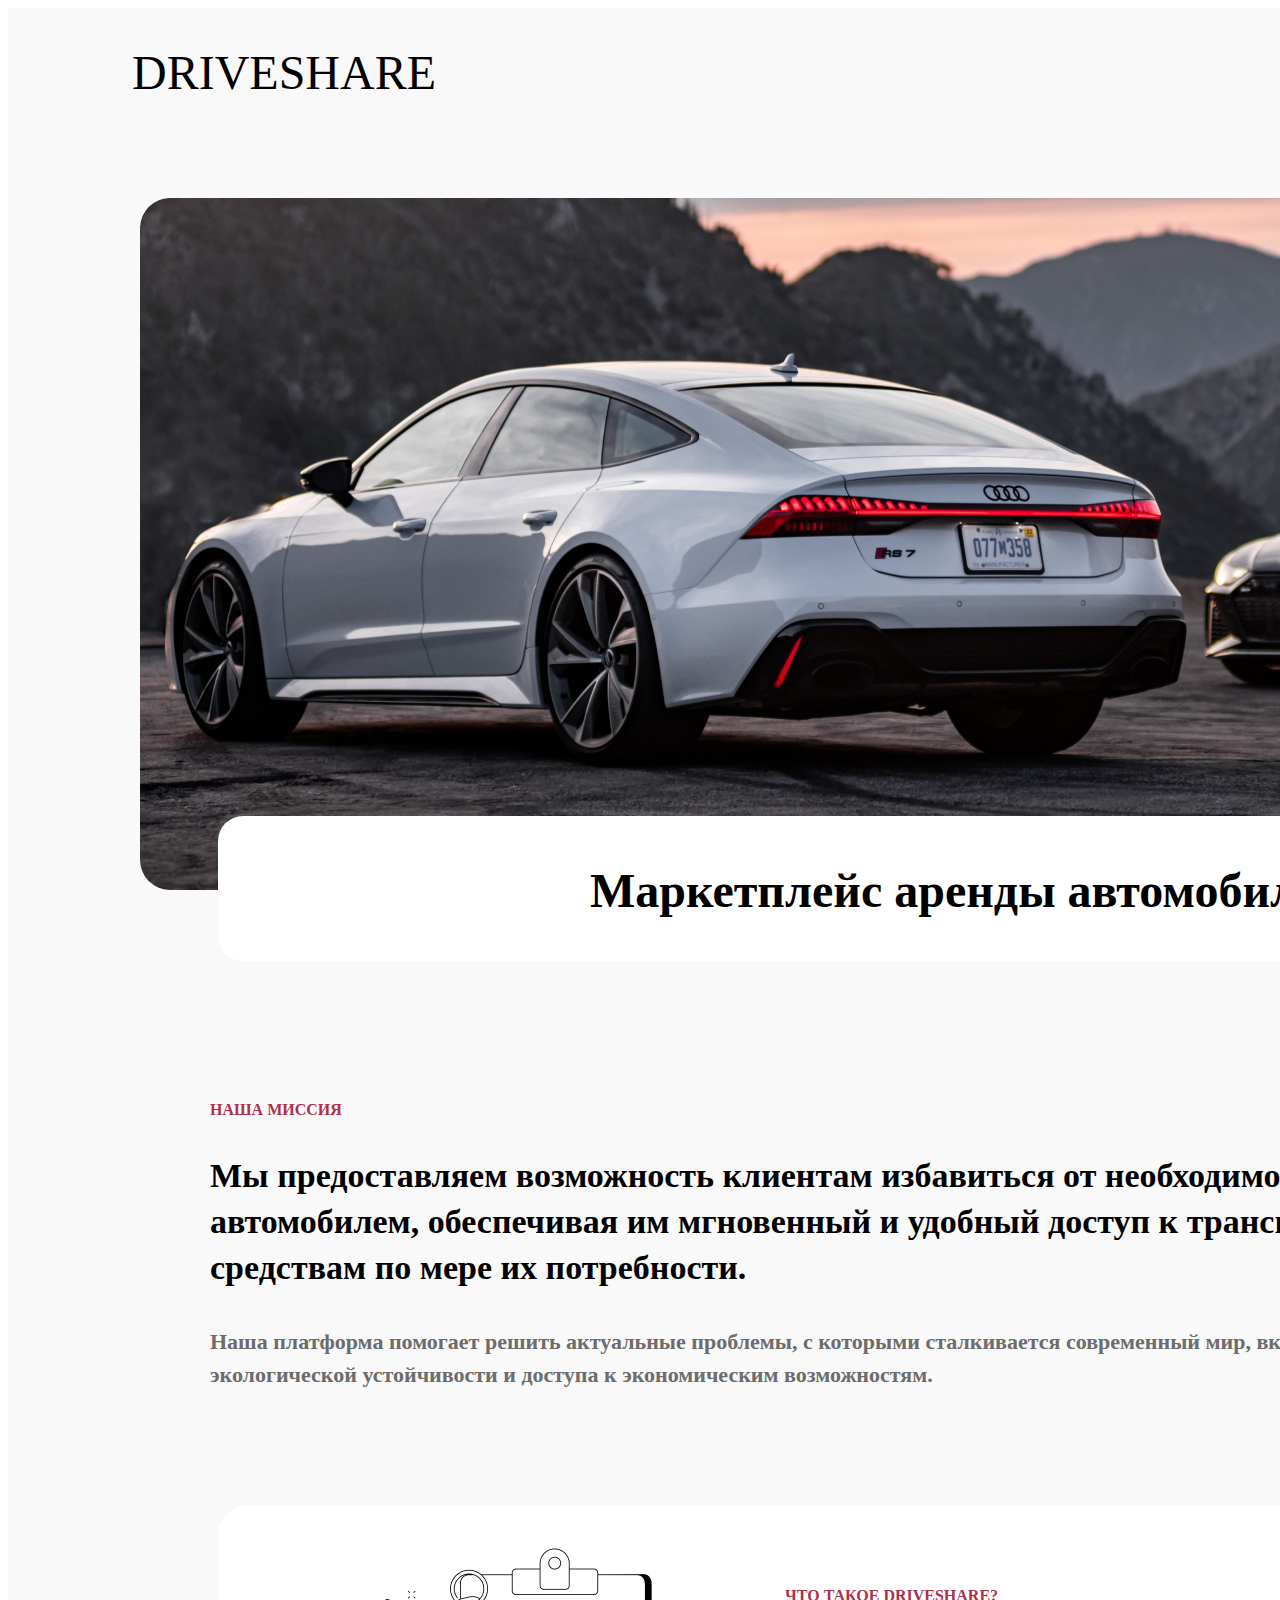
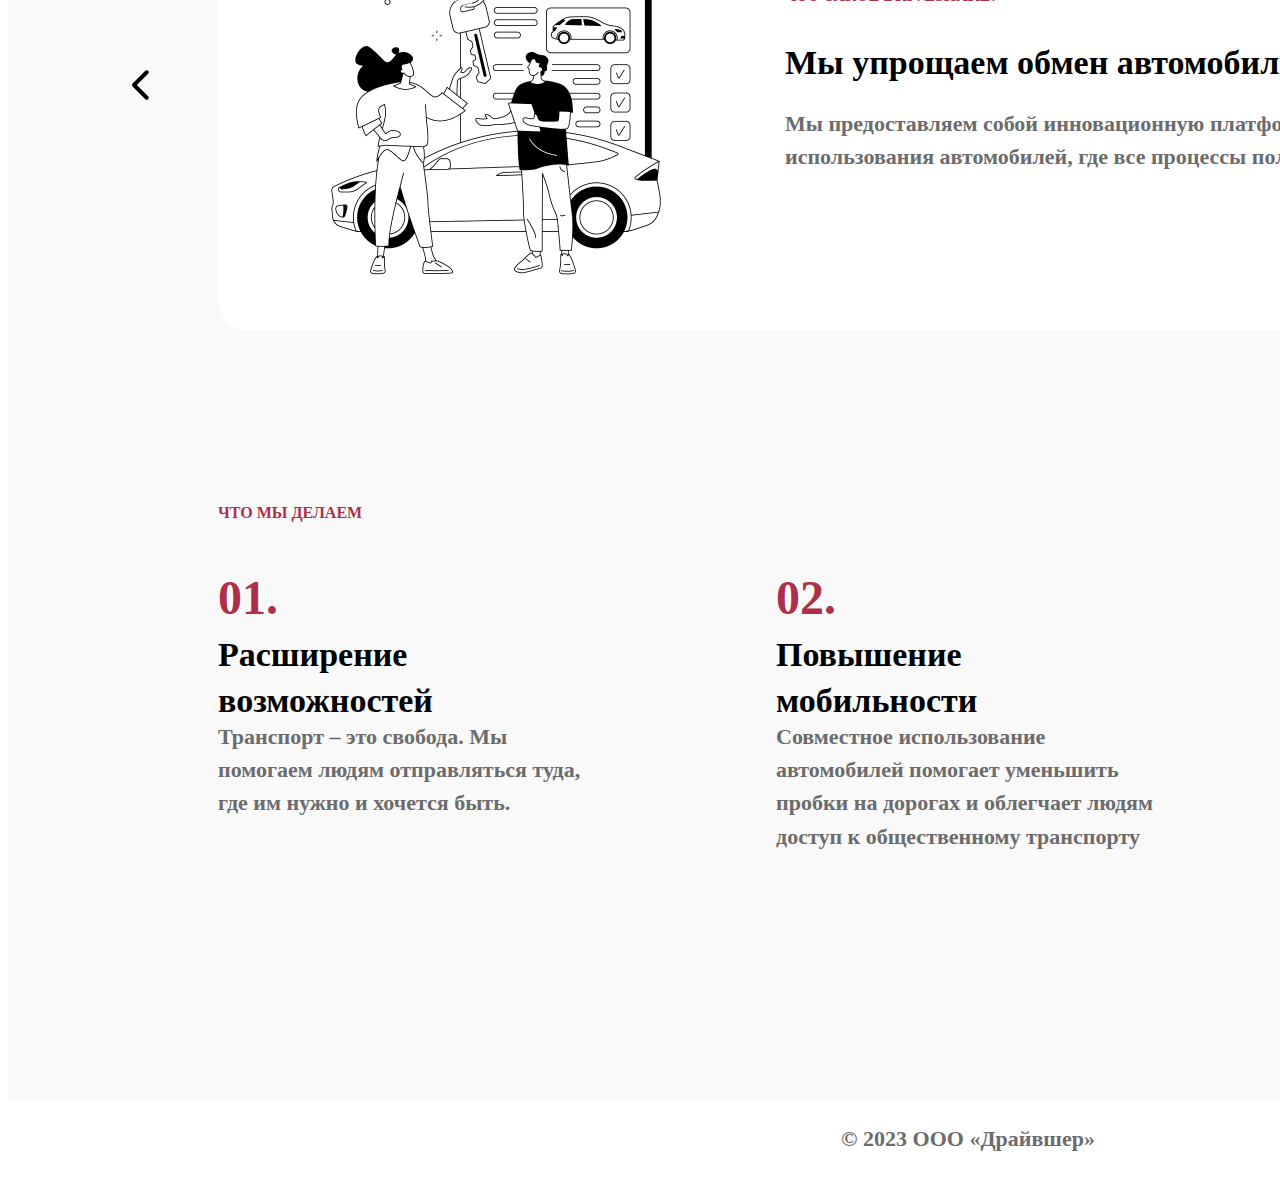
==== about.html @ 8b34e227 "first commit of almost final project" ====
<!DOCTYPE html>
<html lang="ru">
    <head>
        <meta charset="utf-8">
        <title>О нас - Driveshare</title>
        <link rel="stylesheet" href="src/styles/about.css">
        <link rel="icon" type="image/x-icon" href="images/favicon.ico">
    </head>
    <body>
        <div class="container">
            <div class="header">
                <p class="headerText">DRIVESHARE</p>
                <ul class="dropdown-menu">
                    <a href="#header"><li>Header</li></a>
                    <li class="dropdownL2Link">Body
                        <ul class="dropdownL2">
                        <a href="#imageContainer"><li>Images</li></a>
                        <a href="#missionTextbox"><li>Text</li></a>
                        <a href="#animatedRectangles"><li>Slider</li></a>
                        <a href="#columns"><li>Columns</li></a>
                        </ul>
                    </li>
                    <a href="#footer"><li>Footer</li></a>
                </ul>
            </div>
            <div id="imageContainer">
                <img class="mainImage" src="images/josh-berquist-_4sWbzH5fp8-unsplash 1.png">
                <div class="imageRect">
                    Маркетплейс аренды автомобилей
                </div>
            </div>

            <div id="missionTextbox">
                <p class="ourMission">НАША МИССИЯ</p>
                <p class="mission">Мы предоставляем возможность клиентам избавиться от необходимости владеть автомобилем, обеспечивая им мгновенный и удобный доступ к транспортным средствам по мере их потребности.</p>
                <p class="grayText">Наша платформа помогает решить актуальные проблемы, с которыми сталкивается современный мир, включая проблемы экологической устойчивости и доступа к экономическим возможностям.</p>
            </div>    
            <div id="animatedRectangles">
                <div class="animatedRect1 slide">
                    <img class="imgAnimatedRect1" src="images/bwink_tsp_01_single_09 1.png">
                    <p class="text1">что такое Driveshare?</p>
                    <p class="text2">Мы упрощаем обмен автомобилями</p>
                    <p class="text3">Мы предоставляем собой инновационную платформу для коллективного использования автомобилей, где все процессы полностью цифровизованы.</p>
                </div> 
                <div class="animatedRect2 slide">
                    <img class="imgAnimatedRect2" src="images/bwink_edu_01_single_02 1.png">
                    <p class="text1">преимущество</p>
                    <p class="text2">Полностью цифровой каршеринг</p>
                    <p class="text3">Наш маркетплейс открывает для водителей по-настоящему бесконтактный опыт — без необходимости стоять в очереди у стойки проката автомобилей, вручную заполнять документы или встречаться с кем-либо для получения ключей.</p>
                </div>

                <div class="animatedRect3 slide">
                    <img class="imgAnimatedRect3" src="images/bwink_ppl_03_single_02 2.png">
                    <p class="text1">выгода для всех</p>
                    <p class="text2">P2P-маркетплейс</p>
                    <p class="text3">Владельцы размещают свои автомобили на DriveShare и зарабатывают дополнительные деньги, когда гости бронируют свои автомобили для поездок. Такой двусторонний рынок выгоден для всех сторон и обеспечивает доступ к транспорту.</p>
                </div>              
            </div>

            <div>
                <img id="arrowLeft" src="images/Arrow 2.svg">
                <img id="arrowRight" src="images/Arrow 1.svg">
            </div>

            <div id="columns">
                <p class="whatAreWeDoing">что мы делаем</p>
                <p class="d01">01.</p>
                <p class="d02">02.</p>
                <p class="d03">03.</p>
                <p class="text101">Расширение возможностей</p>
                <p class="text201">Транспорт – это свобода. Мы помогаем людям отправляться туда, где им нужно и хочется быть.</p>
                <p class="text102">Повышение мобильности</p>
                <p class="text202">Совместное использование автомобилей помогает уменьшить пробки на дорогах и облегчает людям доступ к общественному транспорту</p>
                <p class="text103">Защита окружающей среды</p>
                <p class="text203">Мы работаем над созданием мира с меньшим загрязнением окружающей среды, меньшим количеством неиспользуемых автомобилей и более устойчивыми энергетическими технологиями</p>
            </div>

            <div id="footer">
                <p class="footerText">© 2023 ООО «Драйвшер»</p>
            </div>

        </div>  
        <script src="src/scripts/about.js"></script>  
    </body>
</html>
---- src/styles/about.css ----
@import url("https://fonts.cdnfonts.com/css/nats");
@import url("https://fonts.cdnfonts.com/css/montserrat");
html {
  scroll-behavior: smooth;
}

a {
  text-decoration: none;
}
.container {
  background: #f9f9f9;
  display: flex;
  flex-wrap: wrap;
  width: 1920px;
  height: 2692px;
  flex-shrink: 0;
}
.header {
  position: absolute;
  height: 100px;
  width: 233px;
  top: 47px;
  left: 132px;
  cursor: pointer;
}
.headerText {
  position: relative;
  top: -50px;
  display: flex;
  color: #000;
  font-family: NATS;
  font-size: 48px;
  font-style: normal;
  font-weight: 400;
  line-height: normal;
  text-transform: uppercase;
}
.dropdown-menu {
  width: 233px;
  border-radius: 15px;
  display: none;
  position: absolute;
  top: 70px;
  background-color: #fff;
  box-shadow: 0px 8px 16px 0px rgba(0,0,0,0.2);
  z-index: 100;
  text-decoration: none;
}
.header:hover .dropdown-menu {
  display: block;
}

.dropdown-menu li {
  font-family: NATS;
  font-size: 28px;
  font-style: normal;
  font-weight: 400;
  line-height: normal;
  text-transform: uppercase;
  display: block;
  padding: 10px;
  text-decoration: none;
}

.dropdown-menu a {
  color: #333;
  text-decoration: none;
}

.dropdown-menu li:hover {
  border-top-right-radius: 15px;
  border-bottom-right-radius: 15px;
  background-color: #f2f2f2;
}

.dropdownL2 {
  width: 233px;
  border-radius: 15px;
  display: none;
  position: absolute;
  top: 70px;
  left: 200px;
  background-color: #fff;
  box-shadow: 0px 8px 16px 0px rgba(0,0,0,0.2);
  z-index: 100;
  text-decoration: none;
}

.dropdownL2Link:hover  .dropdownL2{
    display: block;
}

#imageContainer {
  position: absolute;
  top: 198px;
  width: 1920px;
  height: 766px;
  z-index: 1;
}
.mainImage {
  position: relative;
  margin-left: 132px;
  display: flex;
  width: 1656px;
  height: 692px;
  flex-shrink: 0;
  border-radius: 30px;
  z-index: 10;
  background: url(josh-berquist-_4sWbzH5fp8-unsplash\ 1.png),
    lightgray -22.142px -283.349px / 103.3% 165.024% no-repeat;
}

.imageRect {
  position: relative;
  margin-top: -74px;
  margin-left: 210px;
  width: 1500px;
  height: 145px;
  flex-shrink: 0;
  fill: #fff;
  border-radius: 25px;
  background-color: #fff;
  z-index: 100;
  text-align: center;
  vertical-align: bottom;
  font-family: Montserrat;
  font-size: 48px;
  font-style: normal;
  font-weight: 700;
  line-height: 150px;
}

#missionTextbox {
  position: absolute;
  top: 1085px;
  left: 210px;
  width: 1362px;
  height: 300px;
}

.ourMission {
  color: #ad304b;
  font-family: Montserrat;
  font-size: 16px;
  font-style: normal;
  font-weight: 700;
  line-height: normal;
  text-transform: uppercase;
}

.mission {
  color: #000;
  font-family: Montserrat;
  font-size: 34px;
  font-style: normal;
  font-weight: 600;
  line-height: 135.4%; /* 46.036px */
}

.grayText {
  color: #6c6c6c;
  font-family: Montserrat;
  font-size: 22px;
  font-style: normal;
  font-weight: 600;
  line-height: 151.9%; /* 33.418px */
}

#animatedRectangles {
  overflow: hidden;
  position: absolute;
  top: 1505px;
  width: 1920px;
  height: 425px;
}

#arrowLeft {
  position: absolute;
  top: 1670px;
  left: 132px;
  cursor: pointer;
}

#arrowRight {
  position: absolute;
  top: 1670px;
  left: 1786px;
  cursor: pointer;
}

.slide.active {
  display: block;
}

.slide {
  display: none;
}

.animatedRect1 {
  position: relative;
  left: 210px;
  width: 1500px;
  height: 425px;
  flex-shrink: 0;
  border-radius: 30px;
  background-color: #fff;
  z-index: 10;
}
.imgAnimatedRect1 {
  position: relative;
  left: 55px;
  top: 40px;
  bottom: 39px;
  z-index: 100;
}

.animatedRect2 {
  position: relative;
  left: 210px;
  width: 1500px;
  height: 425px;
  flex-shrink: 0;
  border-radius: 30px;
  background-color: #fff;
  z-index: 10;
}
.imgAnimatedRect2 {
  position: relative;
  left: 55px;
  top: 40px;
  bottom: 39px;
  z-index: 100;
}

.animatedRect3 {
  display: none;
  position: relative;
  left: 210px;
  width: 1500px;
  height: 425px;
  flex-shrink: 0;
  border-radius: 30px;
  background-color: #fff;
  z-index: 10;
}
.imgAnimatedRect3 {
  position: relative;
  left: 55px;
  top: 40px;
  bottom: 39px;
  z-index: 100;
}

.text1 {
  position: absolute;
  top: 66px;
  left: 567px;
  width: 260px;
  height: 20px;
  color: #ad304b;
  font-family: Montserrat;
  font-size: 16px;
  font-style: normal;
  font-weight: 700;
  line-height: normal;
  text-transform: uppercase;
}

.text2 {
  position: absolute;
  top: 101px;
  left: 567px;
  width: 779px;
  height: 46px;
  color: #000;
  font-family: Montserrat;
  font-size: 34px;
  font-style: normal;
  font-weight: 600;
  line-height: 135.4%; /* 46.036px */
}

.text3 {
  position: absolute;
  top: 180px;
  left: 567px;
  height: 99px;
  width: 846px;
  color: #6c6c6c;
  font-family: Montserrat;
  font-size: 22px;
  font-style: normal;
  font-weight: 600;
  line-height: 151.9%; /* 33.418px */
}

#columns {
  position: absolute;
  top: 2088px;
  width: 1920px;
  height: 600px;
}

.whatAreWeDoing {
  position: absolute;
  top: 0px;
  left: 210px;
  color: #ad304b;
  font-family: Montserrat;
  font-size: 16px;
  font-style: normal;
  font-weight: 700;
  line-height: normal;
  text-transform: uppercase;
}

.d01 {
  position: absolute;
  top: 30px;
  left: 210px;
  width: 74px;
  height: 65px;
  color: #ad304b;
  font-family: Montserrat;
  font-size: 48px;
  font-style: normal;
  font-weight: 600;
  line-height: 135.4%; /* 64.992px */
}

.d02 {
  position: absolute;
  top: 30px;
  left: 768px;
  width: 74px;
  height: 65px;
  color: #ad304b;
  font-family: Montserrat;
  font-size: 48px;
  font-style: normal;
  font-weight: 600;
  line-height: 135.4%; /* 64.992px */
}

.d03 {
  position: absolute;
  top: 30px;
  left: 1326px;
  width: 74px;
  height: 65px;
  color: #ad304b;
  font-family: Montserrat;
  font-size: 48px;
  font-style: normal;
  font-weight: 600;
  line-height: 135.4%; /* 64.992px */
}

.text101 {
  position: absolute;
  left: 210px;
  top: 110px;
  width: 319px;
  height: 92px;
  color: #000;
  font-family: Montserrat;
  font-size: 34px;
  font-style: normal;
  font-weight: 600;
  line-height: 135.4%; /* 46.036px */
}

.text102 {
  position: absolute;
  left: 768px;
  top: 110px;
  width: 321px;
  height: 92px;
  color: #000;
  font-family: Montserrat;
  font-size: 34px;
  font-style: normal;
  font-weight: 600;
  line-height: 135.4%; /* 46.036px */
}

.text103 {
  position: absolute;
  left: 1326px;
  top: 110px;
  width: 396px;
  height: 92px;
  color: #000;
  font-family: Montserrat;
  font-size: 34px;
  font-style: normal;
  font-weight: 600;
  line-height: 135.4%; /* 46.036px */
}

.text201 {
  position: absolute;
  left: 210px;
  top: 210px;
  width: 384px;
  height: 132px;
  color: #6c6c6c;
  font-family: Montserrat;
  font-size: 22px;
  font-style: normal;
  font-weight: 600;
  line-height: 151.9%; /* 33.418px */
}

.text202 {
  position: absolute;
  left: 768px;
  top: 210px;
  width: 384px;
  height: 165px;
  color: #6c6c6c;
  font-family: Montserrat;
  font-size: 22px;
  font-style: normal;
  font-weight: 600;
  line-height: 151.9%; /* 33.418px */
}

.text203 {
  position: absolute;
  left: 1326px;
  top: 210px;
  width: 384px;
  height: 231px;
  color: #6c6c6c;
  font-family: Montserrat;
  font-size: 22px;
  font-style: normal;
  font-weight: 600;
  line-height: 151.9%; /* 33.418px */
}

#footer {
  position: absolute;
  top: 2700px;
  width: 1920px;
  height: 102px;
  background-color: #fff;
}

.footerText {
  color: #6c6c6c;
  text-align: center;
  font-family: Montserrat;
  font-size: 22px;
  font-style: normal;
  font-weight: 600;
  line-height: 151.9%; /* 33.418px */
}
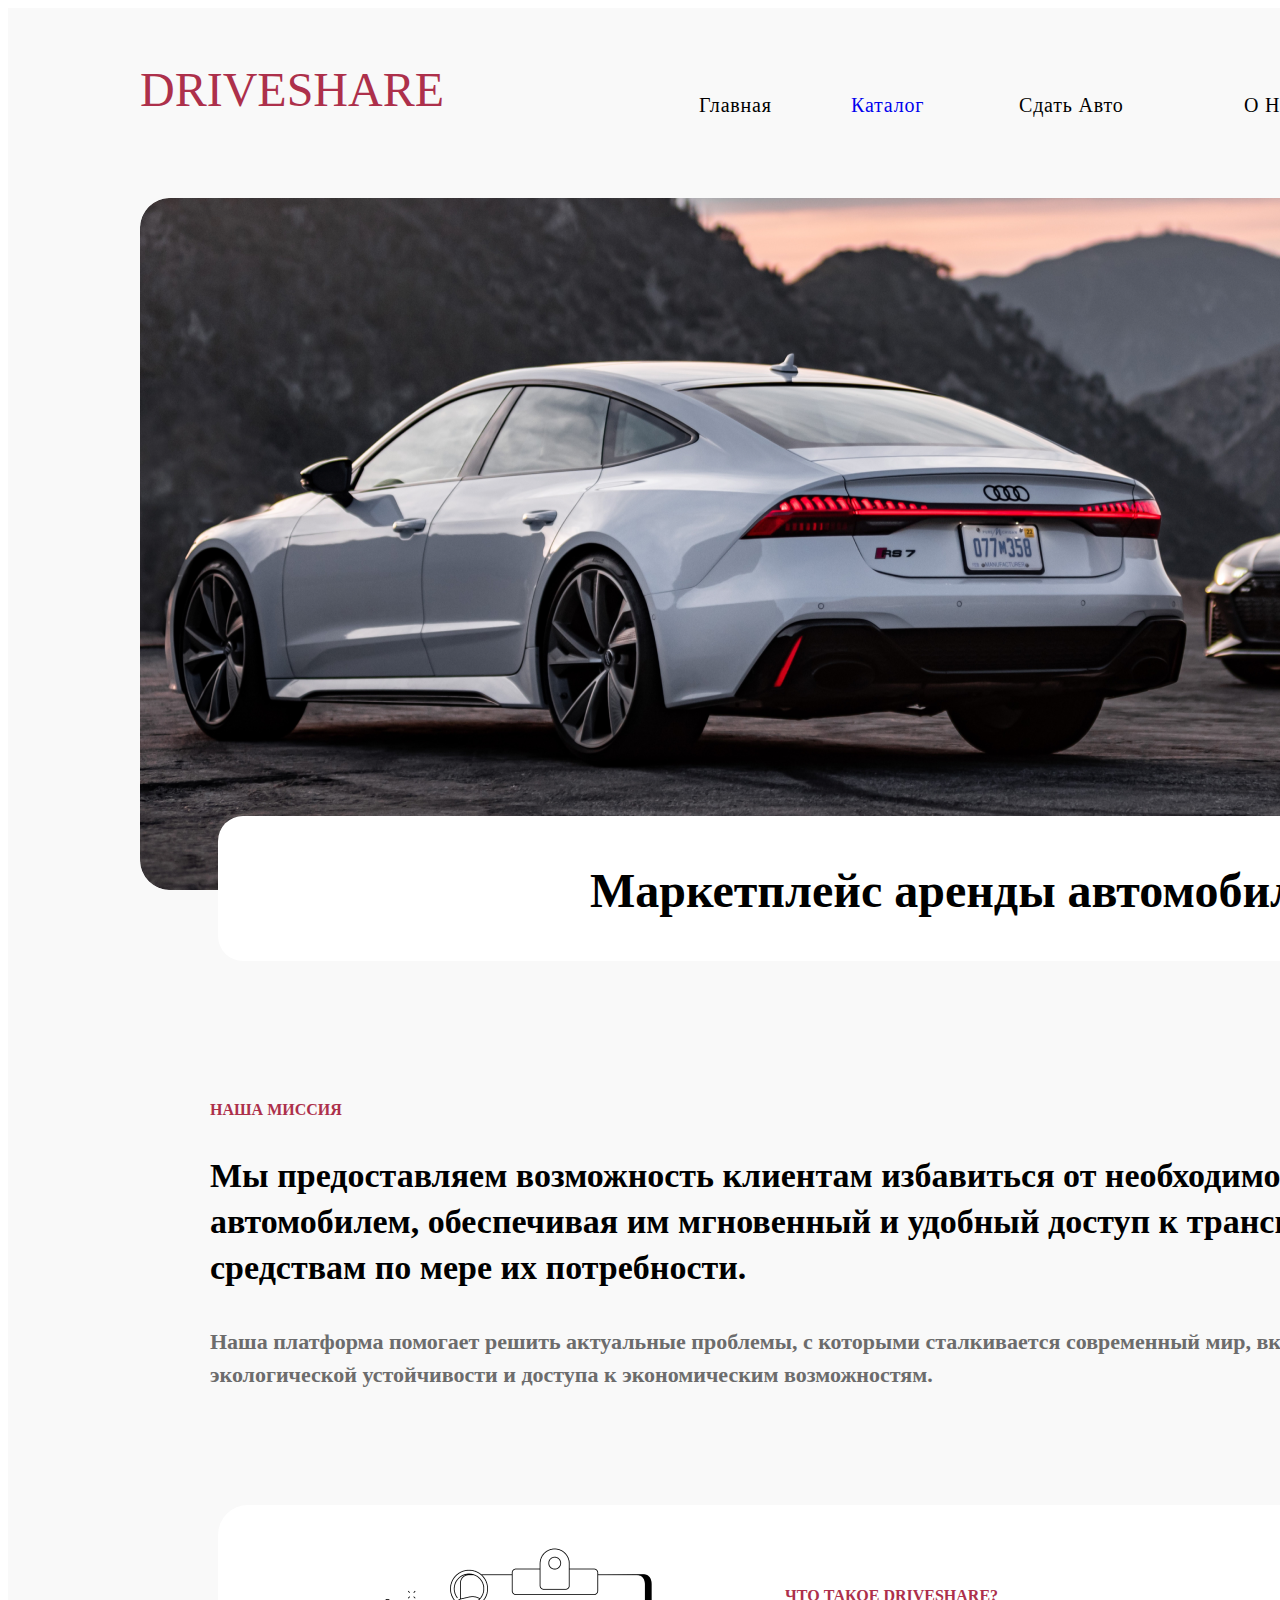
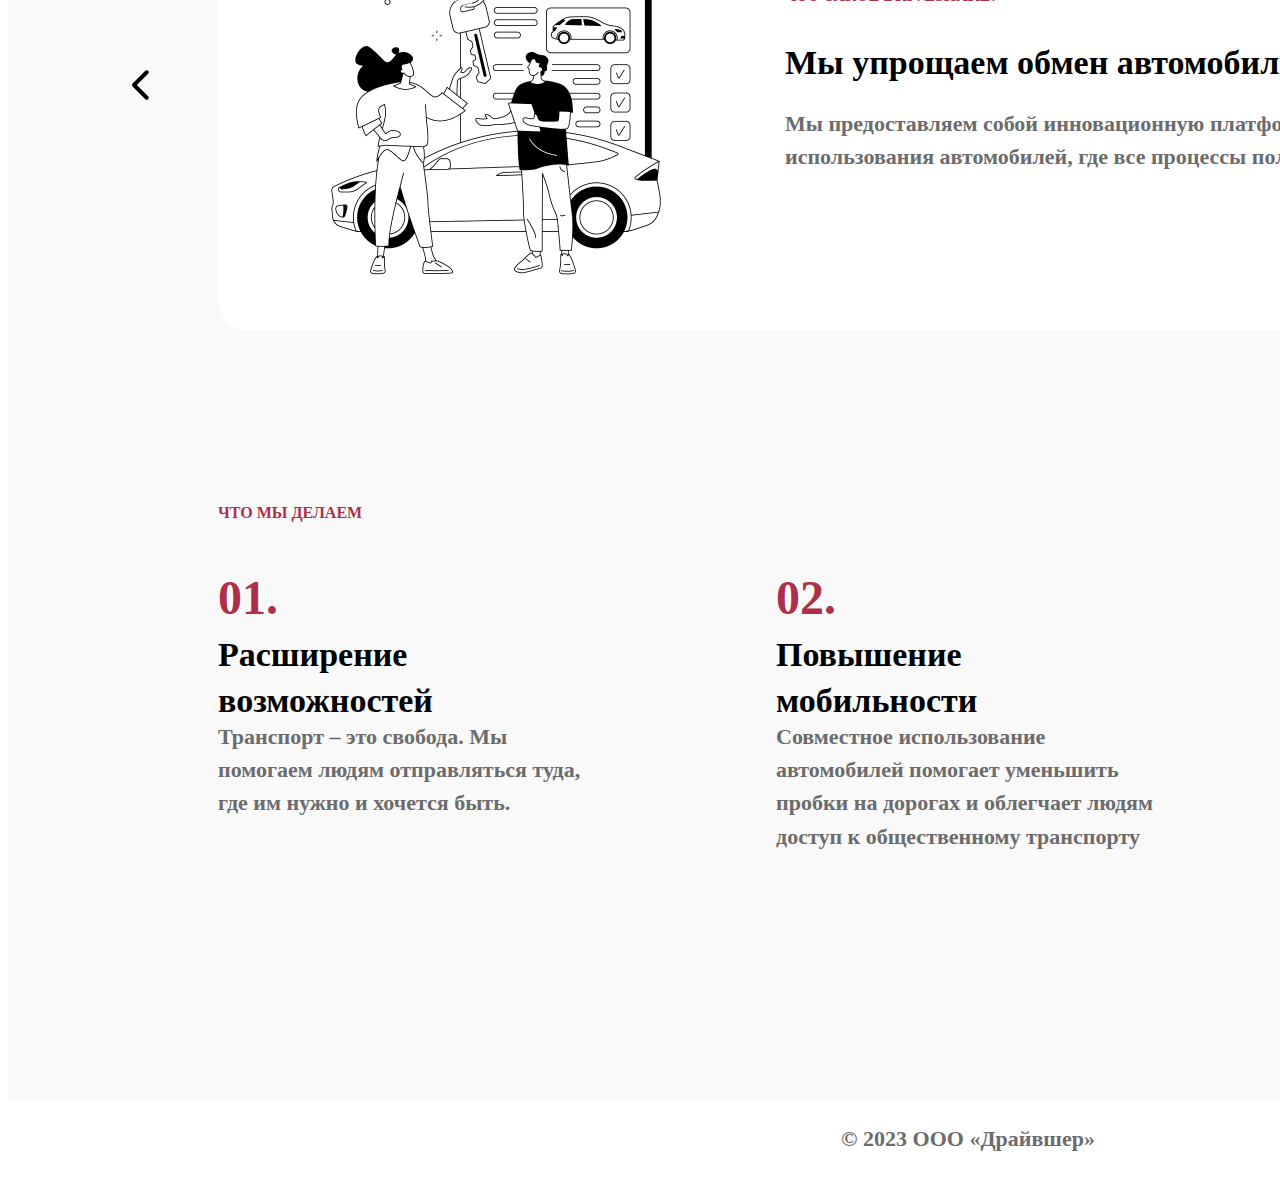
==== commit cc4fb520: "added links" ====
--- a/about.html
+++ b/about.html
@@ -8,21 +8,59 @@
     </head>
     <body>
         <div class="container">
-            <div class="header">
-                <p class="headerText">DRIVESHARE</p>
-                <ul class="dropdown-menu">
-                    <a href="#header"><li>Header</li></a>
-                    <li class="dropdownL2Link">Body
-                        <ul class="dropdownL2">
-                        <a href="#imageContainer"><li>Images</li></a>
-                        <a href="#missionTextbox"><li>Text</li></a>
-                        <a href="#animatedRectangles"><li>Slider</li></a>
-                        <a href="#columns"><li>Columns</li></a>
-                        </ul>
+            <div id="header">
+                <a href="main.html"><div id="headerText">DRIVESHARE</div></a>
+                <div id="navbar">
+                  <ul class="navbarItems">
+                    <a href="main.html"><li id="navbarItem1">Главная</li></a>
+                    <li id="navbarItem2">
+                      <a href="catalog.html"><p id="item2">Каталог</p></a>
+                      <ul id="dropdownMenu">
+                        <a href="catalog.html"
+                          ><li class="dropdownText ec">Эконом</li></a
+                        >
+                        <a href="catalog.html"
+                          ><li class="dropdownText comf">
+                            Комфорт
+                            <ul id="level2">
+                              <a href="catalog.html"
+                                ><li class="dropdownText">Suzuki</li></a
+                              >
+                              <a href="catalog.html"
+                                ><li class="dropdownText">Toyota</li></a
+                              >
+                              <a href="catalog.html"
+                                ><li class="dropdownText">Volvo</li></a
+                              >
+                              <a href="catalog.html"
+                                ><li class="dropdownText">Москвич</li></a
+                              >
+                              <a href="catalog.html"
+                                ><li class="dropdownText">Nissan</li></a
+                              >
+                              <a href="catalog.html"
+                                ><li class="dropdownText">Opel</li></a
+                              >
+                            </ul>
+                          </li></a
+                        >
+                        <a href="catalog.html"><li class="dropdownText">Бизнес</li></a>
+                        <a href="catalog.html"><li class="dropdownText">Premium</li></a>
+                        <a href="catalog.html"
+                          ><li class="dropdownText">Внедорожники</li></a
+                        >
+                        <a href="catalog.html"
+                          ><li class="dropdownText">Уникальные</li></a
+                        >
+                      </ul>
                     </li>
-                    <a href="#footer"><li>Footer</li></a>
-                </ul>
-            </div>
+                    <a href="share.html"><li id="navbarItem3">Сдать авто</li></a>
+                    <a href="about.html"><li id="navbarItem4">О нас</li></a>
+                    <a href="contact.html"><li id="navbarItem5">Контакты</li></a>
+                    <li id="navbarItem6">войти</li>
+                  </ul>
+                </div>
+              </div>
             <div id="imageContainer">
                 <img class="mainImage" src="images/josh-berquist-_4sWbzH5fp8-unsplash 1.png">
                 <div class="imageRect">
--- a/src/styles/about.css
+++ b/src/styles/about.css
@@ -15,79 +15,157 @@
   height: 2692px;
   flex-shrink: 0;
 }
-.header {
-  position: absolute;
-  height: 100px;
+#header {
+  position: relative;
+  top:0px;
+  width: 1920px;
+  height: 163px;
+}
+
+#headerText {
+  position: absolute;
+  left: 132px;
+  top: 31px;
+  display: flex;
   width: 233px;
-  top: 47px;
-  left: 132px;
-  cursor: pointer;
-}
-.headerText {
-  position: relative;
-  top: -50px;
-  display: flex;
-  color: #000;
+  height: 101px;
+  flex-direction: column;
+  justify-content: center;
+  flex-shrink: 0;
+  color: #ad304b;
   font-family: NATS;
   font-size: 48px;
   font-style: normal;
   font-weight: 400;
+  text-transform: uppercase;
+}
+
+#navbar {
+  position: relative;
+  left: 691px;
+  height: 163px;
+  width: 1229px;
+}
+
+.navbarItems li{
+  color: #000;
+  font-family: Montserrat;
+  font-size: 20px;
+  font-style: normal;
+  font-weight: 500;
   line-height: normal;
-  text-transform: uppercase;
-}
-.dropdown-menu {
-  width: 233px;
+  letter-spacing: 0.8px;
+  text-transform: capitalize;
+  text-decoration: none;
+  list-style-type: none;
+}
+
+#navbarItem1 {
+  width: 88px;
+  position: absolute;
+  top: 70px;
+  left: 0px
+}
+
+#navbarItem2 {
+  width: 88px;
+  height: 34px;
+  position: absolute;
+  top: 70px;
+  left: 152px;
+}
+#item2 {
+  position: absolute;
+  top: -20px;
+}
+.dropdownText {
+  color: #000;
+  font-family: Montserrat;
+  font-size: 20px;
+  font-style: normal;
+  font-weight: 400;
+  line-height: normal;
+  letter-spacing: 0.8px;
+  text-transform: capitalize;
+  padding: 12px;
+  padding-left: 0px;
+  text-align: left;
+}
+
+#dropdownMenu {
+  width: 207px;
+  height: 300px;
   border-radius: 15px;
   display: none;
   position: absolute;
-  top: 70px;
+  top: 30px;
   background-color: #fff;
   box-shadow: 0px 8px 16px 0px rgba(0,0,0,0.2);
   z-index: 100;
   text-decoration: none;
-}
-.header:hover .dropdown-menu {
-  display: block;
-}
-
-.dropdown-menu li {
-  font-family: NATS;
-  font-size: 28px;
-  font-style: normal;
-  font-weight: 400;
-  line-height: normal;
-  text-transform: uppercase;
-  display: block;
-  padding: 10px;
-  text-decoration: none;
-}
-
-.dropdown-menu a {
-  color: #333;
-  text-decoration: none;
-}
-
-.dropdown-menu li:hover {
+  text-align: left;
+}
+
+#dropdownMenu li:hover {
   border-top-right-radius: 15px;
   border-bottom-right-radius: 15px;
   background-color: #f2f2f2;
 }
 
-.dropdownL2 {
-  width: 233px;
+#navbarItem2:hover #dropdownMenu {
+  display: block;
+}
+
+#level2{
+  width: 207px;
+  height: 300px;
   border-radius: 15px;
   display: none;
   position: absolute;
-  top: 70px;
-  left: 200px;
+  top: -30px;
+  left: 230px;
   background-color: #fff;
   box-shadow: 0px 8px 16px 0px rgba(0,0,0,0.2);
   z-index: 100;
   text-decoration: none;
-}
-
-.dropdownL2Link:hover  .dropdownL2{
-    display: block;
+  text-align: left;
+}
+
+.dropdownText.comf:hover #level2 {
+  display: block;
+}
+
+
+#navbarItem3 {
+  width: fit-content;
+  position: absolute;
+  top: 70px;
+  left: 320px;
+}
+
+#navbarItem4 {
+  position: absolute;
+  top: 70px;
+  left: 545px;
+}
+
+#navbarItem5 {
+  position: absolute;
+  top: 70px;
+  left: 741px;
+}
+
+#navbarItem6 {
+  position: absolute;
+  top: 55px;
+  left: 952px;
+  border-radius: 13px;
+  border: 1px solid #000;
+  width:104px;
+  height: 48px;
+  text-align: center;
+  vertical-align: middle;
+  line-height: 50px;
 }
 
 #imageContainer {
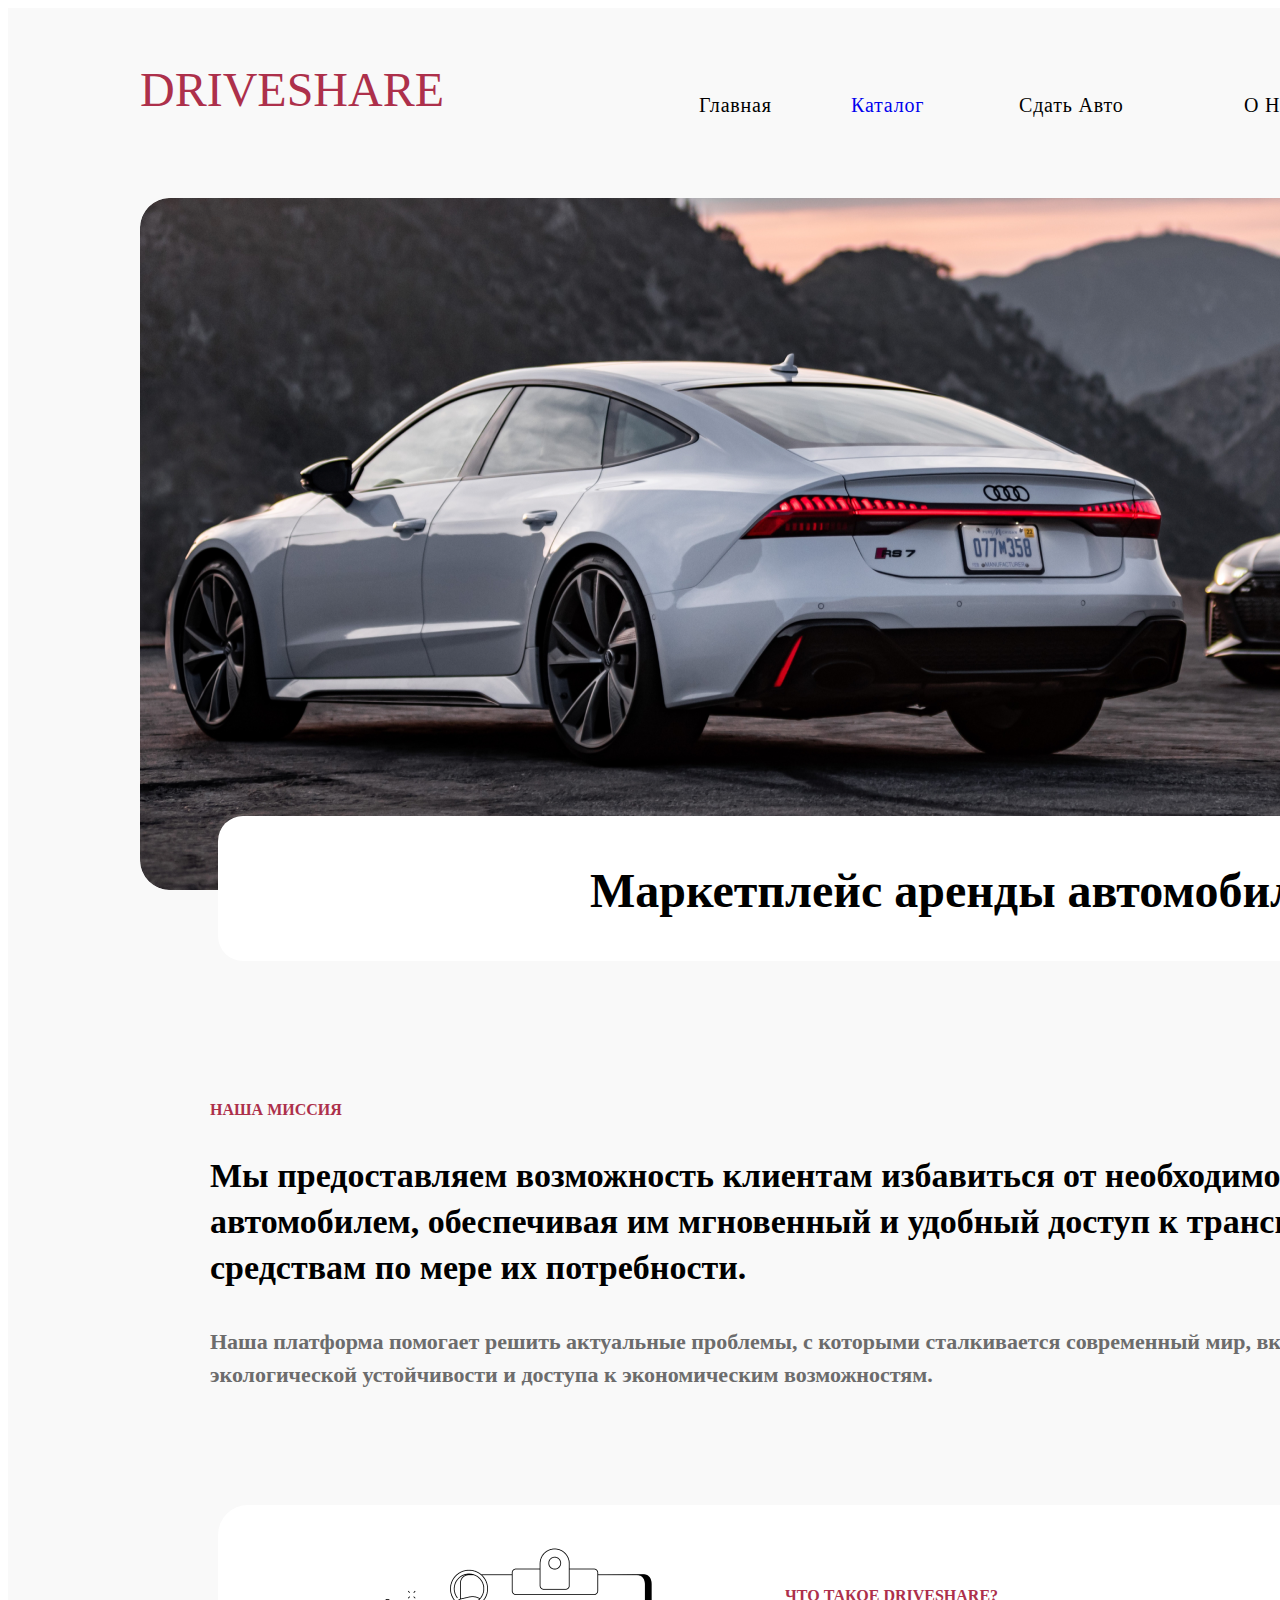
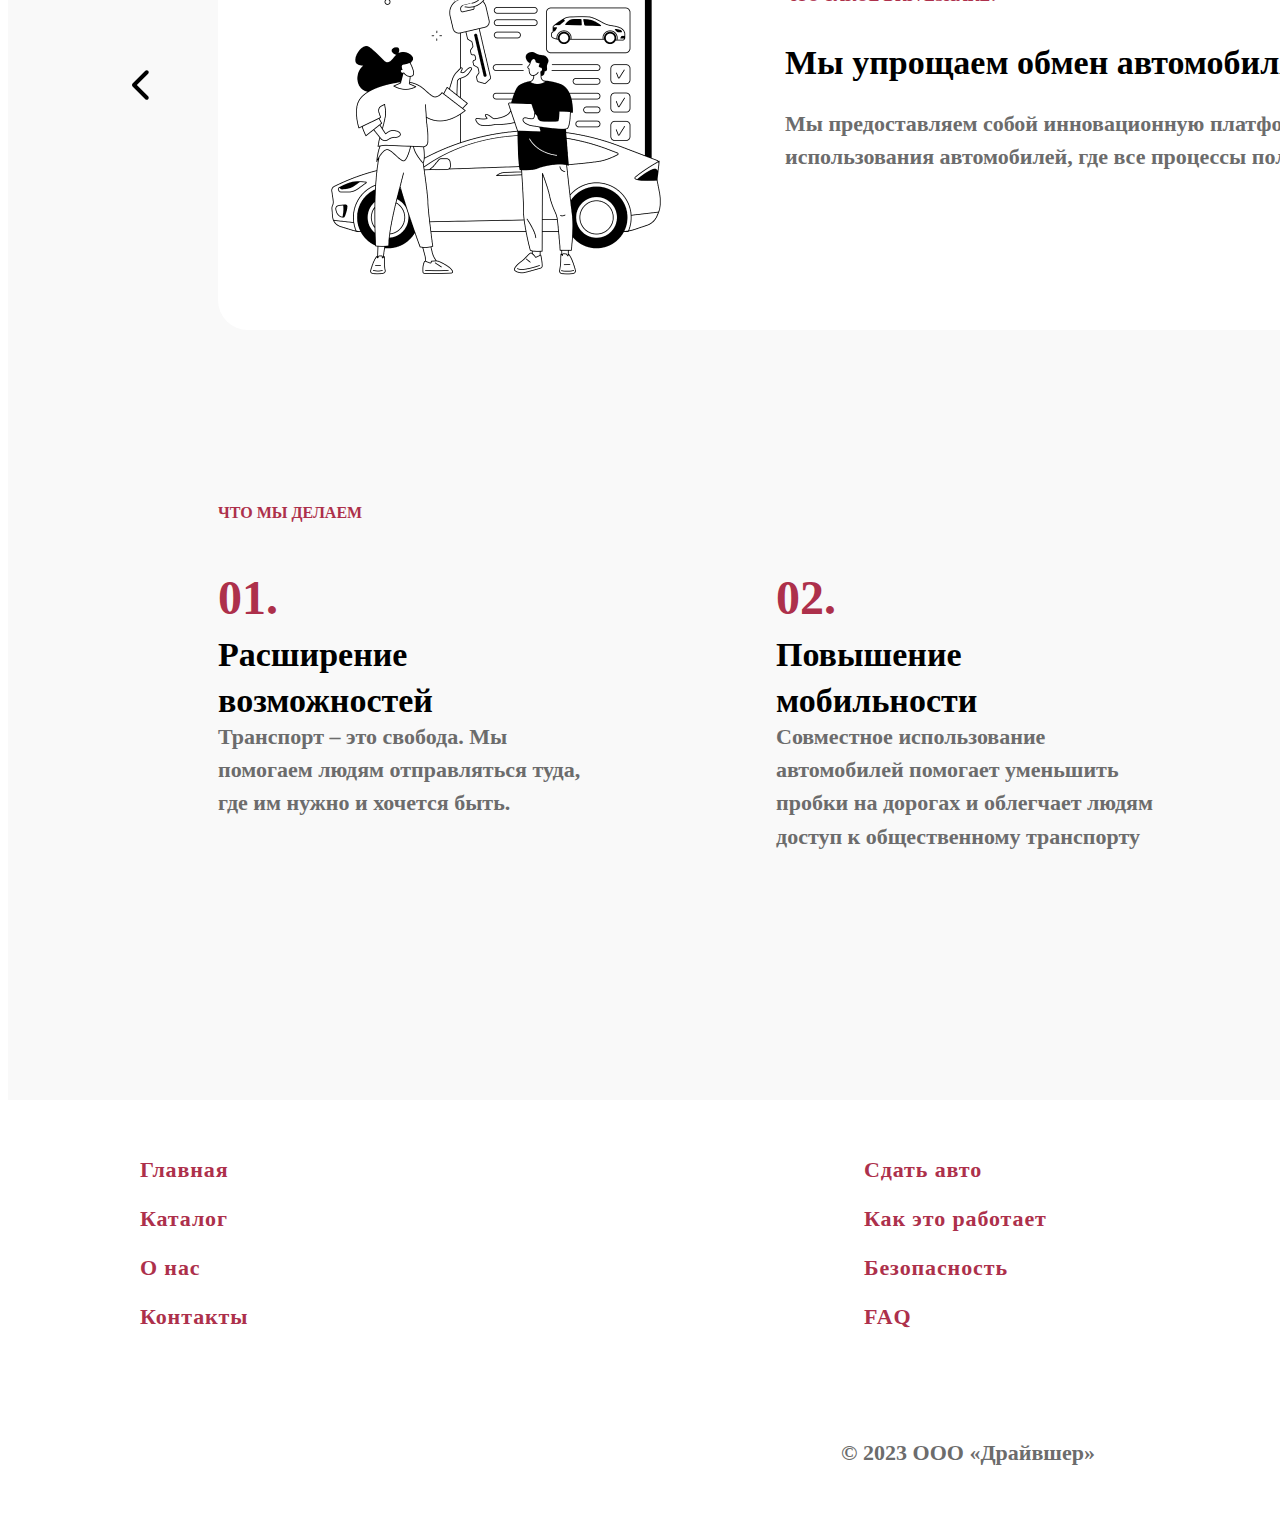
==== commit d04453ab: "footers" ====
--- a/about.html
+++ b/about.html
@@ -9,10 +9,10 @@
     <body>
         <div class="container">
             <div id="header">
-                <a href="main.html"><div id="headerText">DRIVESHARE</div></a>
+                <a href="index.html"><div id="headerText">DRIVESHARE</div></a>
                 <div id="navbar">
                   <ul class="navbarItems">
-                    <a href="main.html"><li id="navbarItem1">Главная</li></a>
+                    <a href="index.html"><li id="navbarItem1">Главная</li></a>
                     <li id="navbarItem2">
                       <a href="catalog.html"><p id="item2">Каталог</p></a>
                       <ul id="dropdownMenu">
@@ -114,8 +114,96 @@
             </div>
 
             <div id="footer">
-                <p class="footerText">© 2023 ООО «Драйвшер»</p>
-            </div>
+                <a href="index.html"
+                  ><div
+                    class="footerText"
+                    style="position: absolute; top: 57px; left: 132px"
+                  >
+                    Главная
+                  </div></a
+                >
+                <a href="catalog.html"
+                  ><div
+                    class="footerText"
+                    style="position: absolute; top: 106px; left: 132px"
+                  >
+                    Каталог
+                  </div></a
+                >
+                <a href="about.html"
+                  ><div
+                    class="footerText"
+                    style="position: absolute; top: 155px; left: 132px"
+                  >
+                    О нас
+                  </div></a
+                >
+                <a href="contact.html"
+                  ><div
+                    class="footerText"
+                    style="position: absolute; top: 204px; left: 132px"
+                  >
+                    Контакты
+                  </div></a
+                >
+                <a href="share.html"
+                  ><div
+                    class="footerText"
+                    style="position: absolute; top: 57px; left: 856px"
+                  >
+                    Сдать авто
+                  </div></a
+                >
+                <a href="description.html"
+                  ><div
+                    class="footerText"
+                    style="position: absolute; top: 106px; left: 856px"
+                  >
+                    Как это работает
+                  </div></a
+                >
+                <a href=""
+                  ><div
+                    class="footerText"
+                    style="position: absolute; top: 155px; left: 856px"
+                  >
+                    Безопасность
+                  </div></a
+                >
+                <a href="faq.html"
+                  ><div
+                    class="footerText"
+                    style="position: absolute; top: 204px; left: 856px"
+                  >
+                    FAQ
+                  </div></a
+                >
+                <a href="blog.html"
+                  ><div
+                    class="footerText"
+                    style="position: absolute; top: 57px; left: 1511px"
+                  >
+                    Блог
+                  </div></a
+                >
+                <a href="upgrade.html"
+                  ><div
+                    class="footerText"
+                    style="position: absolute; top: 106px; left: 1511px"
+                  >
+                    Устойчивое развитие
+                  </div></a
+                >
+                <a href="career.html"
+                  ><div
+                    class="footerText"
+                    style="position: absolute; top: 155px; left: 1511px"
+                  >
+                    Карьера
+                  </div></a
+                >
+                <div id="copyright">© 2023 ООО «Драйвшер»</div>
+              </div>
 
         </div>  
         <script src="src/scripts/about.js"></script>  
--- a/src/styles/about.css
+++ b/src/styles/about.css
@@ -522,11 +522,25 @@
   position: absolute;
   top: 2700px;
   width: 1920px;
-  height: 102px;
+  height: 422px;
   background-color: #fff;
 }
 
 .footerText {
+  color: #AD304B;
+
+font-family: Montserrat;
+font-size: 22px;
+font-style: normal;
+font-weight: 600;
+line-height: normal;
+letter-spacing: 0.88px;
+}
+#copyright {
+  position: absolute;
+  top: 336px;
+  left: 768px;
+  width: 384px;
   color: #6c6c6c;
   text-align: center;
   font-family: Montserrat;
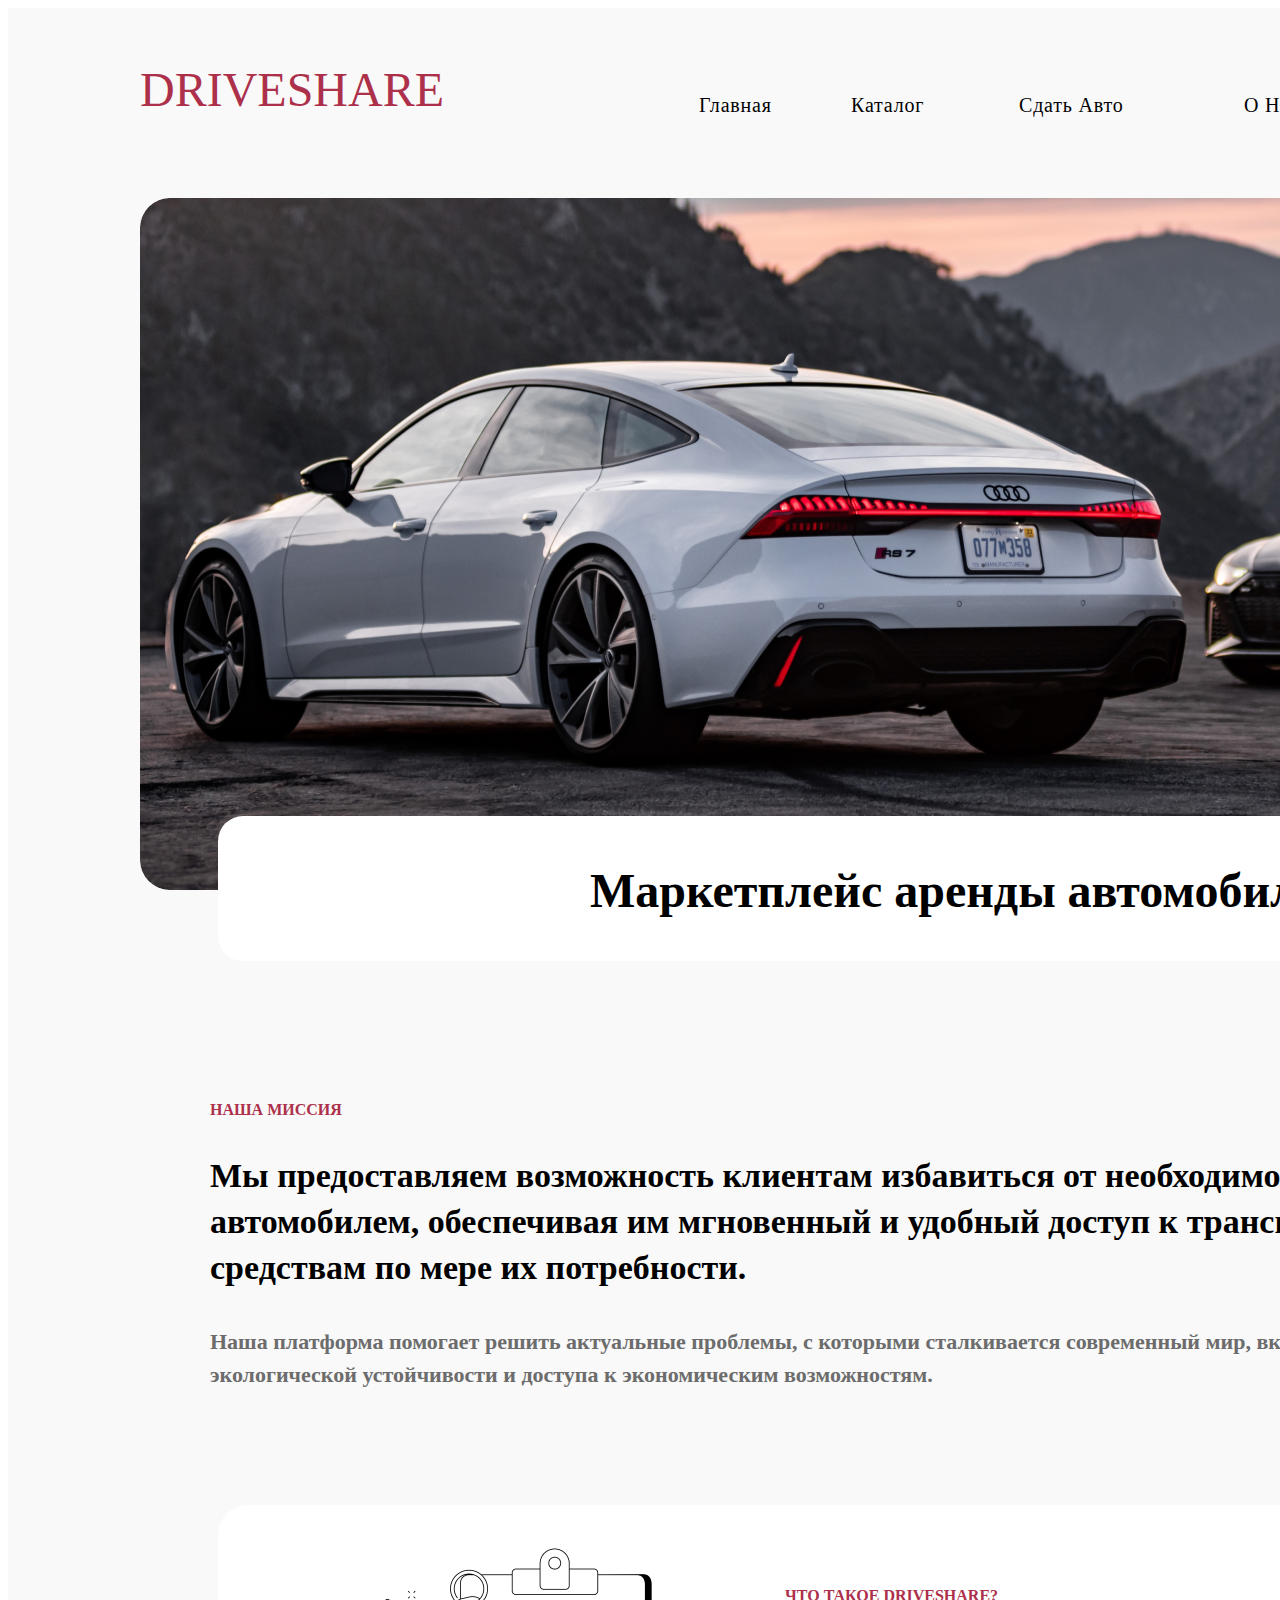
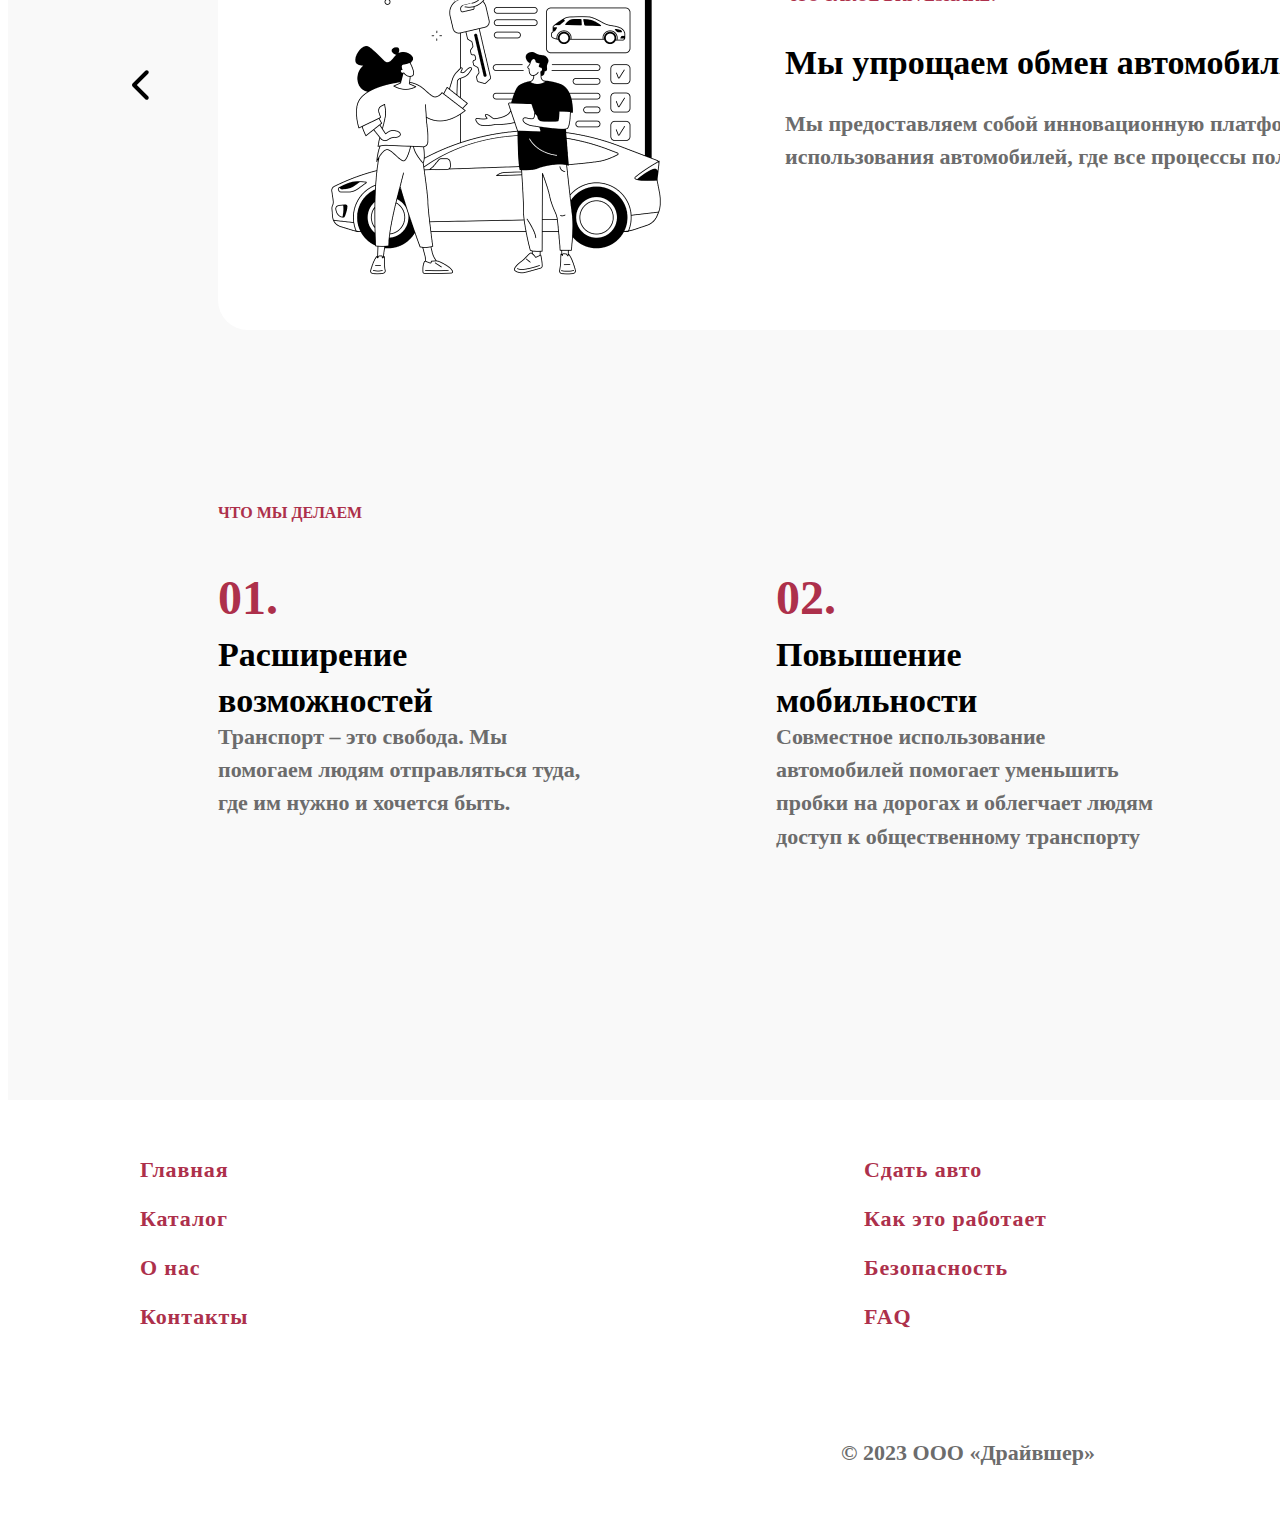
==== commit 8d8d1f57: "da faqqqqqqqqqq" ====
--- a/about.html
+++ b/about.html
@@ -162,7 +162,7 @@
                     Как это работает
                   </div></a
                 >
-                <a href=""
+                <a href="safety.html"
                   ><div
                     class="footerText"
                     style="position: absolute; top: 155px; left: 856px"
--- a/src/styles/about.css
+++ b/src/styles/about.css
@@ -6,6 +6,7 @@
 
 a {
   text-decoration: none;
+  color: #000;
 }
 .container {
   background: #f9f9f9;
